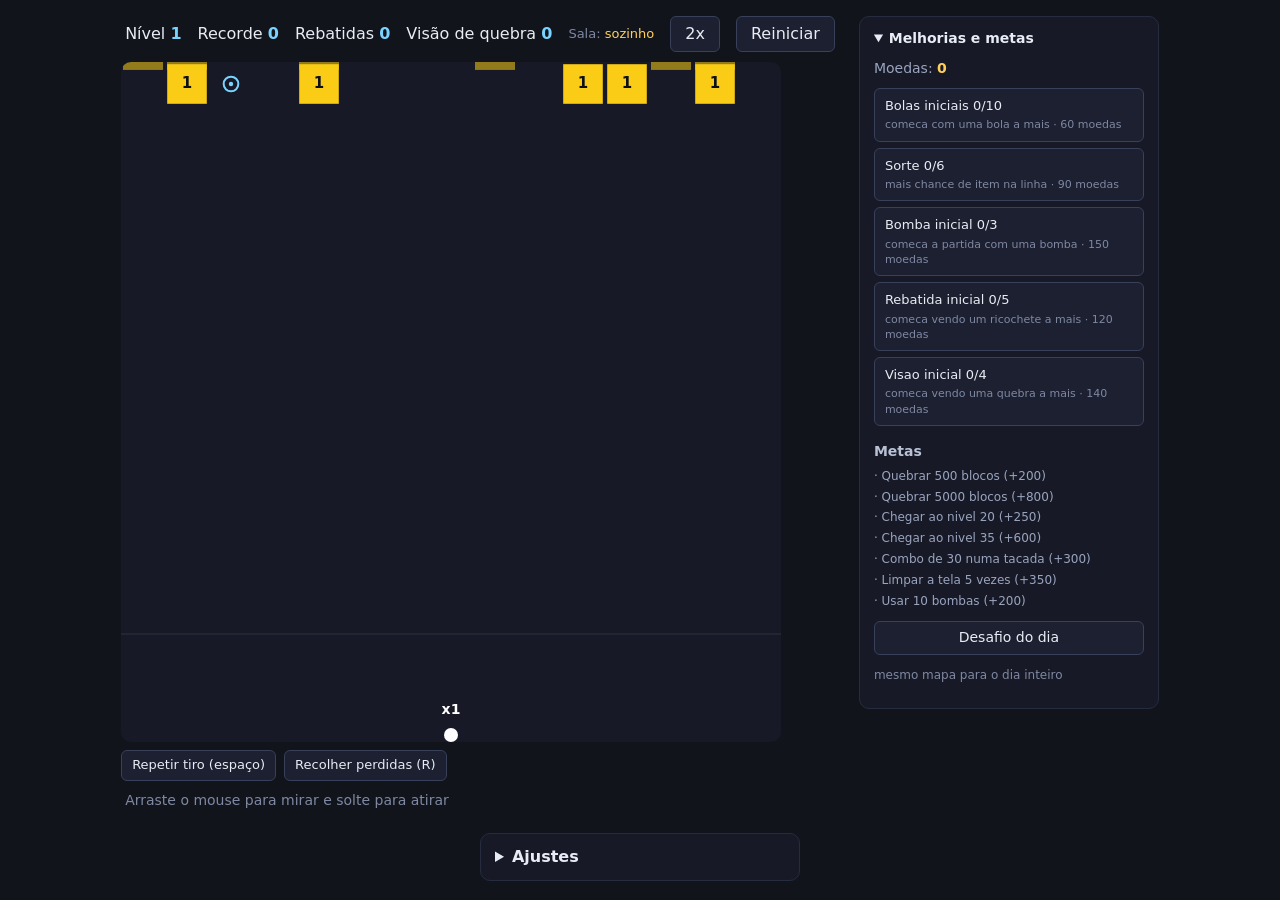
==== brick/index.html @ b0749506 "Add browser games with two player mode Three games in plain HTML, CSS and JavaScript (bricks, tower " ====
<!DOCTYPE html>
<html lang="pt-BR">
<head>
<meta charset="utf-8">
<meta name="viewport" content="width=device-width, initial-scale=1">
<title>Bricks Master</title>
<link rel="stylesheet" href="style.css">
</head>
<body>
<div id="app">
  <header>
    <span>Nível <b id="round">1</b></span>
    <span>Recorde <b id="best">0</b></span>
    <span>Rebatidas <b id="bounces">0</b></span>
    <span>Visão de quebra <b id="breaks">0</b></span>
    <span class="room">Sala: <i id="room">sozinho</i></span>
    <button id="speed">2x</button>
    <button id="restart">Reiniciar</button>
  </header>
  <div class="mesa">
    <canvas id="game"></canvas>
    <aside id="rival" hidden>
      <h2>Adversário</h2>
      <canvas id="rivalBoard"></canvas>
      <p>Nível <b id="rivalRound">1</b></p>
      <p>Bolas <b id="rivalBalls">1</b></p>
      <p id="rivalState" class="vivo">jogando</p>
      <dl id="rivalInfo" class="ficha"></dl>
      <label class="compartilhar"><input type="checkbox" id="share" checked> mostrar meus dados</label>
    </aside>
  </div>
  <div id="acoes">
    <button id="repeat">Repetir tiro (espaço)</button>
    <button id="clean">Recolher perdidas (R)</button>
    <button id="bomb" hidden>Bomba (B)</button>
  </div>
  <p id="hint">Arraste o mouse para mirar e solte para atirar</p>
  <div id="cartas" hidden>
    <p>Escolha uma melhoria</p>
    <div id="cartasLista"></div>
  </div>
  <div id="over" hidden>
    <p id="overTitle">Fim de jogo</p>
    <p class="grande">Nível <b id="finalRound">1</b></p>
    <p id="quaseLa" class="quase"></p>
    <ul id="resumo"></ul>
    <p id="ganhou" class="moedas"></p>
    <button id="again">Jogar de novo (Enter)</button>
  </div>
</div>
<details id="loja" open>
  <summary>Melhorias e metas</summary>
  <p class="carteira">Moedas: <b id="moedas">0</b></p>
  <div id="lojaLista"></div>
  <h3>Metas</h3>
  <ul id="metas"></ul>
  <button id="diario">Desafio do dia</button>
  <p id="diarioInfo" class="note"></p>
</details>
<details id="panel">
  <summary>Ajustes</summary>
  <div id="settings"></div>
  <p class="note">Os ajustes só valem na próxima partida. Aperte Reiniciar.</p>
  <p id="pending" hidden>Ajustes pendentes: aperte Reiniciar</p>
  <button id="defaults">Voltar ao padrão</button>
</details>
<script src="/net.js"></script>
<script src="/rival.js"></script>
<script src="game.js"></script>
</body>
</html>
---- brick/style.css ----
* { box-sizing: border-box; }

body {
  margin: 0;
  min-height: 100vh;
  display: flex;
  flex-wrap: wrap;
  justify-content: center;
  align-items: flex-start;
  gap: 20px;
  padding: 16px;
  background: #12141c;
  color: #e8ecf4;
  font: 16px/1.4 system-ui, sans-serif;
  user-select: none;
}

#app { position: relative; }

header {
  display: flex;
  align-items: center;
  gap: 16px;
  padding: 0 4px 10px;
}

header b { color: #7ad3ff; }

button {
  padding: 6px 14px;
  border: 1px solid #38405a;
  border-radius: 6px;
  background: #1c2030;
  color: inherit;
  font: inherit;
  cursor: pointer;
}

button:hover { background: #262c40; }

header button { margin-left: auto; }

canvas {
  display: block;
  max-width: 100%;
  height: auto;
  border-radius: 10px;
  background: #171a26;
  touch-action: none;
  cursor: crosshair;
}

.room { color: #7f88a3; font-size: 13px; }

.room i { font-style: normal; color: #ffcf5c; }

.mesa { display: flex; gap: 14px; align-items: flex-start; }

#rival {
  width: 190px;
  padding: 12px 14px;
  border: 1px solid #262c40;
  border-radius: 10px;
  background: #171a26;
  font-size: 14px;
}

#rival[hidden] { display: none; }

#rival h2 { margin: 0 0 10px; font-size: 15px; color: #ffb45c; }

#rival p { margin: 6px 0 0; color: #9aa4bf; }

#rival b { color: #e8ecf4; }

#rivalBoard {
  width: 100%;
  border-radius: 6px;
  background: #12141c;
  cursor: default;
}

#rivalState { font-weight: 600; }

#rivalState.vivo { color: #7bd88f; }

#rivalState.morto { color: #ff6b81; }

.ficha {
  margin: 10px 0 0;
  padding-top: 10px;
  border-top: 1px solid #262c40;
  display: grid;
  grid-template-columns: auto 1fr;
  gap: 2px 8px;
  font-size: 12px;
}

.ficha dt { color: #7f88a3; }

.ficha dd { margin: 0; color: #e8ecf4; overflow-wrap: anywhere; }

.compartilhar {
  display: flex;
  align-items: center;
  gap: 6px;
  margin-top: 12px;
  color: #7f88a3;
  font-size: 12px;
  cursor: pointer;
}

#score {
  display: flex;
  gap: 14px;
  margin-top: 8px;
  font-size: 14px;
  font-weight: 600;
}

#score[hidden] { display: none; }

#acoes {
  display: flex;
  gap: 8px;
  margin-top: 8px;
}

#acoes button { font-size: 13px; padding: 5px 10px; }

#acoes button[hidden] { display: none; }

#acoes button.pronto { border-color: #7bd88f; color: #7bd88f; }

#hint {
  margin: 10px 4px 0;
  color: #7f88a3;
  font-size: 14px;
}

#cartas {
  position: absolute;
  inset: 0;
  display: flex;
  flex-direction: column;
  justify-content: center;
  align-items: center;
  gap: 16px;
  border-radius: 10px;
  background: #0d0f16ee;
  font-size: 20px;
  z-index: 2;
}

#cartas[hidden] { display: none; }

#cartasLista { display: flex; gap: 12px; flex-wrap: wrap; justify-content: center; }

#cartasLista button {
  display: grid;
  gap: 6px;
  width: 170px;
  padding: 14px 12px;
  font-size: 15px;
  text-align: center;
}

#cartasLista small { color: #9aa4bf; font-size: 12px; }

#cartasLista b { color: #7ad3ff; }

#over {
  position: absolute;
  inset: 0;
  display: flex;
  flex-direction: column;
  justify-content: center;
  align-items: center;
  gap: 10px;
  border-radius: 10px;
  background: #0d0f16e0;
  font-size: 22px;
}

#over[hidden] { display: none; }

#over:not([hidden]) { animation: fade-in .25s ease both; }

@keyframes fade-in {
  from { opacity: 0; }
  to { opacity: 1; }
}

header b.bump {
  display: inline-block;
  animation: bump .3s ease;
}

@keyframes bump {
  0% { transform: scale(1); }
  40% { transform: scale(1.5); }
  100% { transform: scale(1); }
}

#over button { font-size: 16px; }

#over .grande { font-size: 26px; margin: 0; }

.quase { margin: 0; font-size: 15px; color: #ffcf5c; }

#resumo {
  margin: 0;
  padding: 0;
  list-style: none;
  display: grid;
  gap: 3px;
  font-size: 14px;
  color: #9aa4bf;
}

#resumo b { color: #e8ecf4; }

.moedas { margin: 0; font-size: 15px; color: #7bd88f; }

#loja {
  width: 300px;
  padding: 12px 14px;
  border: 1px solid #262c40;
  border-radius: 10px;
  background: #171a26;
  font-size: 14px;
}

#loja summary { cursor: pointer; font-weight: 600; }

#loja h3 { margin: 16px 0 6px; font-size: 14px; color: #b9c1d6; }

.carteira { margin: 10px 0; color: #9aa4bf; }

.carteira b { color: #ffcf5c; }

#lojaLista { display: grid; gap: 6px; }

#lojaLista button {
  display: grid;
  gap: 2px;
  padding: 8px 10px;
  text-align: left;
  font-size: 13px;
}

#lojaLista small { color: #7f88a3; font-size: 11px; }

#metas {
  margin: 0;
  padding: 0;
  list-style: none;
  display: grid;
  gap: 4px;
  font-size: 12px;
  color: #9aa4bf;
}

#metas li.feita { color: #7bd88f; }

#diario { margin-top: 12px; width: 100%; }

#panel {
  width: 320px;
  padding: 12px 14px;
  border: 1px solid #262c40;
  border-radius: 10px;
  background: #171a26;
}

#panel summary { cursor: pointer; font-weight: 600; }

#settings {
  display: grid;
  gap: 8px;
  margin-top: 12px;
}

#settings label {
  display: grid;
  grid-template-columns: 1fr 44px;
  align-items: center;
  column-gap: 8px;
  font-size: 13px;
  color: #b9c1d6;
}

#settings label span { grid-column: 1 / -1; }

#settings input {
  width: 100%;
  accent-color: #7ad3ff;
}

#settings output {
  text-align: right;
  color: #7ad3ff;
  font-variant-numeric: tabular-nums;
}

.note {
  margin: 12px 0;
  color: #7f88a3;
  font-size: 12px;
}

#pending {
  margin: 0 0 12px;
  color: #ffcf5c;
  font-size: 13px;
}

#pending[hidden] { display: none; }

button.pending {
  border-color: #ffcf5c;
  color: #ffcf5c;
}
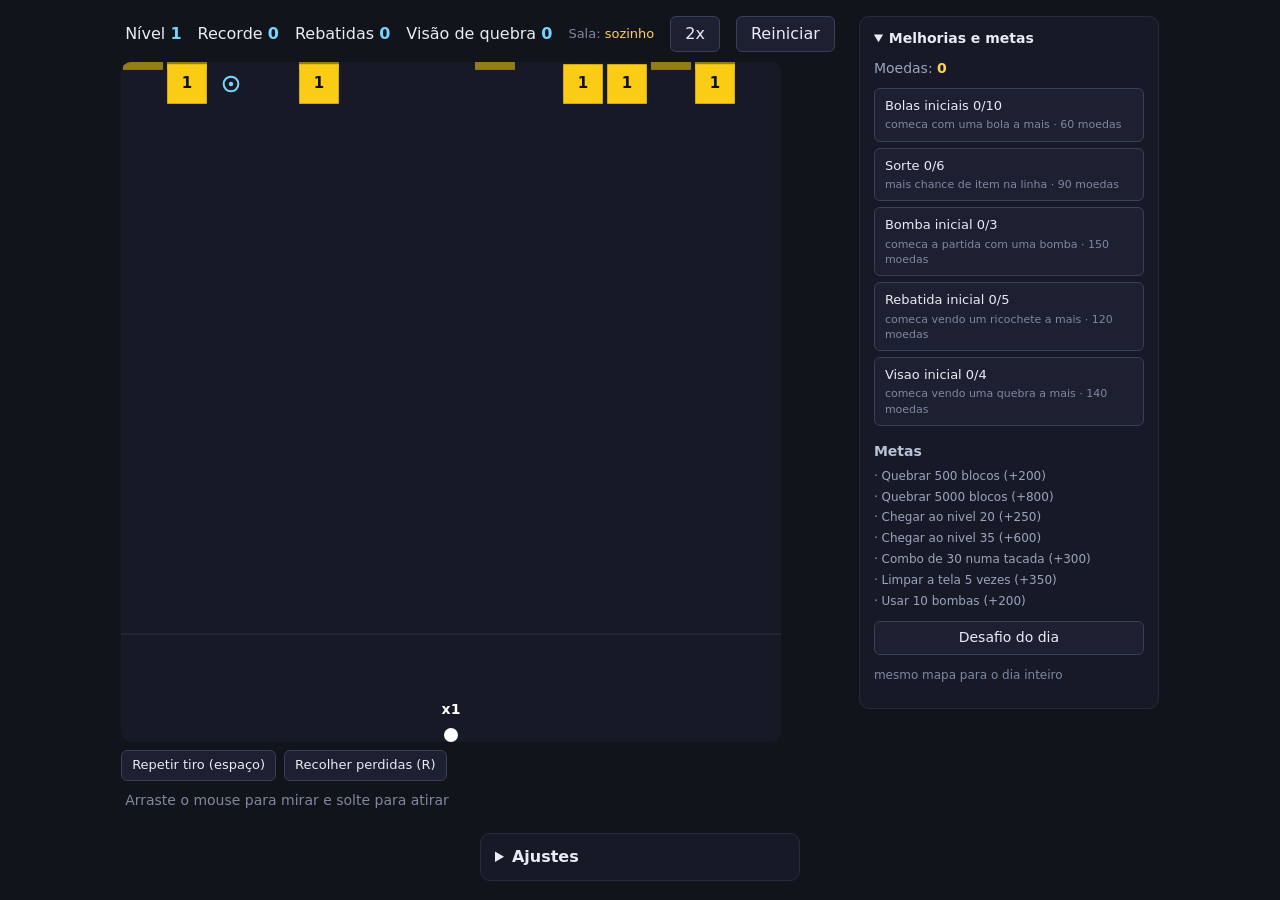
==== commit da3af453: "Put both Bricks Master players on one board Two-player mode used to be two separate games with a thu" ====
--- a/brick/index.html
+++ b/brick/index.html
@@ -20,11 +20,9 @@
   <div class="mesa">
     <canvas id="game"></canvas>
     <aside id="rival" hidden>
-      <h2>Adversário</h2>
-      <canvas id="rivalBoard"></canvas>
-      <p>Nível <b id="rivalRound">1</b></p>
+      <h2>Parceiro</h2>
       <p>Bolas <b id="rivalBalls">1</b></p>
-      <p id="rivalState" class="vivo">jogando</p>
+      <p id="rivalState" class="vivo">mirando</p>
       <dl id="rivalInfo" class="ficha"></dl>
       <label class="compartilhar"><input type="checkbox" id="share" checked> mostrar meus dados</label>
     </aside>
